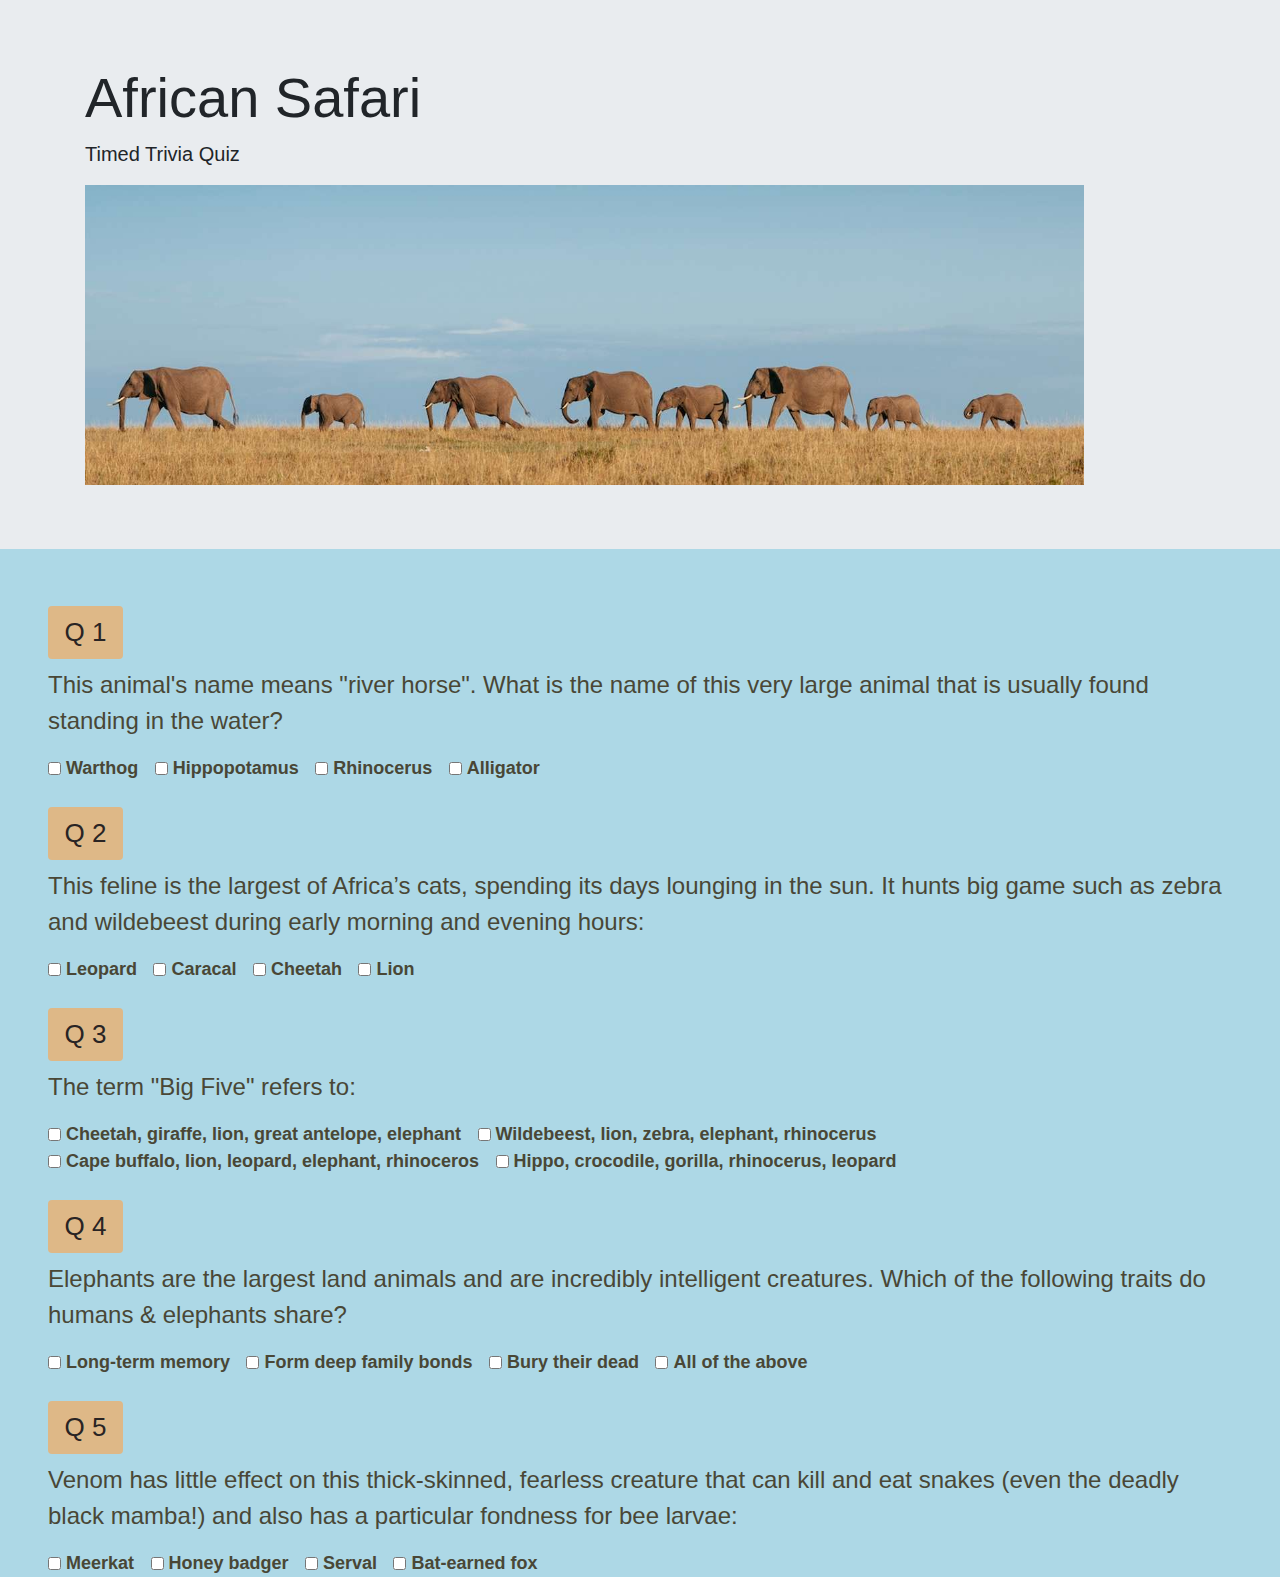
==== index.html @ d762c057 "loading html and css files" ====
<!DOCTYPE html>
<html lang="en">
<head>
    <meta charset="UTF-8">
    <meta name="viewport" content="width=device-width, initial-scale=1.0">
    <meta http-equiv="X-UA-Compatible" content="ie=edge">
    <link href="assets/css/reset.css" type="text/css" rel="stylesheet">
    <link rel="stylesheet" href="https://stackpath.bootstrapcdn.com/bootstrap/4.3.1/css/bootstrap.min.css" integrity="sha384-ggOyR0iXCbMQv3Xipma34MD+dH/1fQ784/j6cY/iJTQUOhcWr7x9JvoRxT2MZw1T" crossorigin="anonymous">
    <link href="https://fonts.googleapis.com/css?family=Advent+Pro|Gruppo|Nanum+Pen+Script&display=swap" rel="stylesheet">
    <link href="assets/css/style.css" type="text/css" rel="stylesheet">
    <title>Safari Trivia</title>
    <script type="text/javascript" src="https://cdnjs.cloudflare.com/ajax/libs/jquery/3.2.1/jquery.min.js"></script>
</head>
<body>

   


  </div>
    <div class="jumbotron jumbotron-fluid" style=”background-image:url(‘./assets/images/africanSavannah.jpg’)>
        <div class="container">
          <h1 class="display-4">African Safari </h1>
          <p class="lead">Timed Trivia Quiz</p>
          <img src="assets/images/africanSavannah.jpg" width=90%>
        </div>
      </div>

   











    <div class="quizcontainer">




      
      <!-- Question One -->
          <div class="Q mx-5" id="Q1">
              <h4 class="btn  questionbtn inline"> Q 1</h4>
              <p class="question"> This animal's name means "river horse". What is the name of this very large animal that is usually found standing in the water?</p>
              <div class="answers">
                <div class="form-check form-check-inline">
                    <input class="form-check-input" type="checkbox" id="inlineCheckbox1" value="false">
                    <label class="form-check-label" for="inlineCheckbox1">Warthog</label>
                </div>
                <div class="form-check form-check-inline">
                    <input class="form-check-input" type="checkbox" id="inlineCheckbox2" value="true">
                    <label class="form-check-label" for="inlineCheckbox2">Hippopotamus</label>
                </div>
                <div class="form-check form-check-inline">
                      <input class="form-check-input" type="checkbox" id="inlineCheckbox1" value="false">
                      <label class="form-check-label" for="inlineCheckbox1">Rhinocerus</label>
                </div>
                <div class="form-check form-check-inline">
                      <input class="form-check-input" type="checkbox" id="inlineCheckbox2" value="false">
                      <label class="form-check-label" for="inlineCheckbox2">Alligator</label>
                </div>
          </div>
        </div>

        
      <!-- Question Two -->
          <div class="Q mx-5" id="Q2">
            <h4 class="btn  questionbtn"> Q 2</h4>
            <p class="question">This feline is the largest of Africa’s cats, spending its days lounging in the sun. It hunts big game such as zebra and wildebeest during early morning and evening hours:</p>

            <div class="answers">
                <div class="form-check form-check-inline">
                    <input class="form-check-input" type="checkbox" id="inlineCheckbox1" value="false">
                    <label class="form-check-label" for="inlineCheckbox1">Leopard</label>
                </div>
                <div class="form-check form-check-inline">
                    <input class="form-check-input" type="checkbox" id="inlineCheckbox2" value="false">
                    <label class="form-check-label" for="inlineCheckbox2">Caracal</label>
                </div>
                <div class="form-check form-check-inline">
                      <input class="form-check-input" type="checkbox" id="inlineCheckbox1" value="false">
                      <label class="form-check-label" for="inlineCheckbox1">Cheetah</label>
                </div>
                <div class="form-check form-check-inline">
                      <input class="form-check-input" type="checkbox" id="inlineCheckbox2" value="true">
                      <label class="form-check-label" for="inlineCheckbox2">Lion</label>
                </div>
          </div>
          
         </div>

      <!-- Question Three -->
          <div class="Q mx-5" id="Q3">
              <h4 class="btn  questionbtn"> Q 3</h4>
            <p class="question">The term "Big Five" refers to:</p>


            <div class="answers">
                <div class="form-check form-check-inline">
                    <input class="form-check-input" type="checkbox" id="inlineCheckbox1" value="false">
                    <label class="form-check-label" for="inlineCheckbox1">Cheetah, giraffe, lion, great antelope, elephant</label>
                </div>
                <div class="form-check form-check-inline">
                    <input class="form-check-input" type="checkbox" id="inlineCheckbox2" value="false">
                    <label class="form-check-label" for="inlineCheckbox2">Wildebeest, lion, zebra, elephant, rhinocerus</label>
                </div>
                <div class="form-check form-check-inline">
                      <input class="form-check-input" type="checkbox" id="inlineCheckbox1" value="true">
                      <label class="form-check-label" for="inlineCheckbox1">Cape buffalo, lion, leopard, elephant, rhinoceros</label>
                </div>
                <div class="form-check form-check-inline">
                      <input class="form-check-input" type="checkbox" id="inlineCheckbox2" value="false">
                      <label class="form-check-label" for="inlineCheckbox2">Hippo, crocodile, gorilla, rhinocerus, leopard</label>
                </div>
          </div>


        </div>

      <!-- Question Four -->
          <div class="Q mx-5" id="Q4">
              <h4 class="btn  questionbtn"> Q 4</h4>
            <p class="question">Elephants are the largest land animals and are incredibly intelligent creatures. Which of the following traits do humans & elephants share?</p>


            <div class="answers">
                <div class="form-check form-check-inline">
                    <input class="form-check-input" type="checkbox" id="inlineCheckbox1" value="false">
                    <label class="form-check-label" for="inlineCheckbox1">Long-term memory</label>
                </div>
                <div class="form-check form-check-inline">
                    <input class="form-check-input" type="checkbox" id="inlineCheckbox2" value="false">
                    <label class="form-check-label" for="inlineCheckbox2">Form deep family bonds</label>
                </div>
                <div class="form-check form-check-inline">
                      <input class="form-check-input" type="checkbox" id="inlineCheckbox1" value="false">
                      <label class="form-check-label" for="inlineCheckbox1">Bury their dead</label>
                </div>
                <div class="form-check form-check-inline">
                      <input class="form-check-input" type="checkbox" id="inlineCheckbox2" value="true">
                      <label class="form-check-label" for="inlineCheckbox2">All of the above</label>
                </div>
          </div>
            
          </div>

      <!-- Question Five -->
          <div class="Q mx-5" id="Q5">
              <h4 class="btn  questionbtn"> Q 5</h4>
            <p class="question ">Venom has little effect on this thick-skinned, fearless creature that can kill and eat snakes (even the deadly black mamba!) and also has a particular fondness for bee larvae:</p>

            <div class="answers">
                <div class="form-check form-check-inline">
                    <input class="form-check-input" type="checkbox" id="inlineCheckbox1" value="false">
                    <label class="form-check-label" for="inlineCheckbox1">Meerkat</label>
                </div>
                <div class="form-check form-check-inline">
                    <input class="form-check-input" type="checkbox" id="inlineCheckbox2" value="true">
                    <label class="form-check-label" for="inlineCheckbox2">Honey badger</label>
                </div>
                <div class="form-check form-check-inline">
                      <input class="form-check-input" type="checkbox" id="inlineCheckbox1" value="false">
                      <label class="form-check-label" for="inlineCheckbox1">Serval</label>
                </div>
                <div class="form-check form-check-inline">
                      <input class="form-check-input" type="checkbox" id="inlineCheckbox2" value="false">
                      <label class="form-check-label" for="inlineCheckbox2">Bat-earned fox</label>
                </div>
          </div>

    </div>




   

<script type="text/javascript" src=assets/javascript/app.js> </script>
<script src="https://code.jquery.com/jquery-3.3.1.slim.min.js" integrity="sha384-q8i/X+965DzO0rT7abK41JStQIAqVgRVzpbzo5smXKp4YfRvH+8abtTE1Pi6jizo" crossorigin="anonymous"></script>
<script src="https://cdnjs.cloudflare.com/ajax/libs/popper.js/1.14.7/umd/popper.min.js" integrity="sha384-UO2eT0CpHqdSJQ6hJty5KVphtPhzWj9WO1clHTMGa3JDZwrnQq4sF86dIHNDz0W1" crossorigin="anonymous"></script>
<script src="https://stackpath.bootstrapcdn.com/bootstrap/4.3.1/js/bootstrap.min.js" integrity="sha384-JjSmVgyd0p3pXB1rRibZUAYoIIy6OrQ6VrjIEaFf/nJGzIxFDsf4x0xIM+B07jRM" crossorigin="anonymous"></script>
</body>
</html>
---- assets/css/style.css ----
body {
   background-color:  lightblue;
}
.quizcontainer {
  background-color:  lightblue;

}



.questionbtn{
  font-size: 26px;
  width: 75px;
  background-color: burlywood;
  color:rgb(41, 36, 36);
  margin-top: 25px;
}
.question{
  font-size: 24px;
  color:  rgb(73, 71, 54);
}
.answers {
  display:justify-content-center;
}
.form-check-label {
  font-size: 18px;
  font-weight: bold;
  color:  rgb(73, 71, 54);
}
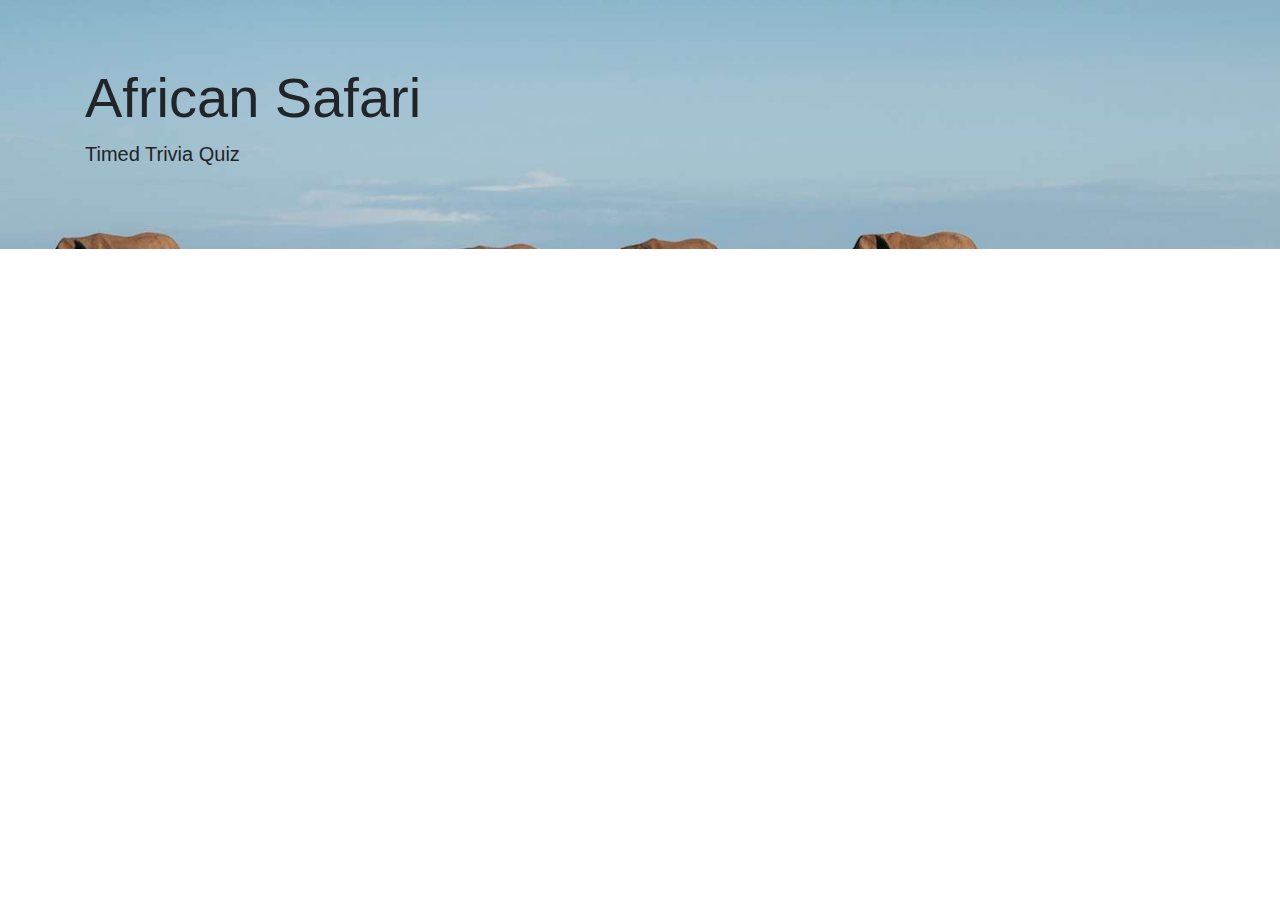
==== commit 8ef7247c: "changed html of questions to arrays in javascript.  Still need to add the timer function and continu" ====
--- a/index.html
+++ b/index.html
@@ -10,6 +10,7 @@
     <link href="assets/css/style.css" type="text/css" rel="stylesheet">
     <title>Safari Trivia</title>
     <script type="text/javascript" src="https://cdnjs.cloudflare.com/ajax/libs/jquery/3.2.1/jquery.min.js"></script>
+    
 </head>
 <body>
 
@@ -17,13 +18,15 @@
 
 
   </div>
-    <div class="jumbotron jumbotron-fluid" style=”background-image:url(‘./assets/images/africanSavannah.jpg’)>
+    <div  class="jumbotron jumbotron-fluid" >
         <div class="container">
           <h1 class="display-4">African Safari </h1>
           <p class="lead">Timed Trivia Quiz</p>
-          <img src="assets/images/africanSavannah.jpg" width=90%>
+          <!-- <img src="assets/images/africanSavannah.jpg" width=90%> -->
         </div>
-      </div>
+    </div>
+
+    
 
    
 
@@ -41,140 +44,7 @@
 
 
 
-
-      
-      <!-- Question One -->
-          <div class="Q mx-5" id="Q1">
-              <h4 class="btn  questionbtn inline"> Q 1</h4>
-              <p class="question"> This animal's name means "river horse". What is the name of this very large animal that is usually found standing in the water?</p>
-              <div class="answers">
-                <div class="form-check form-check-inline">
-                    <input class="form-check-input" type="checkbox" id="inlineCheckbox1" value="false">
-                    <label class="form-check-label" for="inlineCheckbox1">Warthog</label>
-                </div>
-                <div class="form-check form-check-inline">
-                    <input class="form-check-input" type="checkbox" id="inlineCheckbox2" value="true">
-                    <label class="form-check-label" for="inlineCheckbox2">Hippopotamus</label>
-                </div>
-                <div class="form-check form-check-inline">
-                      <input class="form-check-input" type="checkbox" id="inlineCheckbox1" value="false">
-                      <label class="form-check-label" for="inlineCheckbox1">Rhinocerus</label>
-                </div>
-                <div class="form-check form-check-inline">
-                      <input class="form-check-input" type="checkbox" id="inlineCheckbox2" value="false">
-                      <label class="form-check-label" for="inlineCheckbox2">Alligator</label>
-                </div>
-          </div>
-        </div>
-
-        
-      <!-- Question Two -->
-          <div class="Q mx-5" id="Q2">
-            <h4 class="btn  questionbtn"> Q 2</h4>
-            <p class="question">This feline is the largest of Africa’s cats, spending its days lounging in the sun. It hunts big game such as zebra and wildebeest during early morning and evening hours:</p>
-
-            <div class="answers">
-                <div class="form-check form-check-inline">
-                    <input class="form-check-input" type="checkbox" id="inlineCheckbox1" value="false">
-                    <label class="form-check-label" for="inlineCheckbox1">Leopard</label>
-                </div>
-                <div class="form-check form-check-inline">
-                    <input class="form-check-input" type="checkbox" id="inlineCheckbox2" value="false">
-                    <label class="form-check-label" for="inlineCheckbox2">Caracal</label>
-                </div>
-                <div class="form-check form-check-inline">
-                      <input class="form-check-input" type="checkbox" id="inlineCheckbox1" value="false">
-                      <label class="form-check-label" for="inlineCheckbox1">Cheetah</label>
-                </div>
-                <div class="form-check form-check-inline">
-                      <input class="form-check-input" type="checkbox" id="inlineCheckbox2" value="true">
-                      <label class="form-check-label" for="inlineCheckbox2">Lion</label>
-                </div>
-          </div>
-          
-         </div>
-
-      <!-- Question Three -->
-          <div class="Q mx-5" id="Q3">
-              <h4 class="btn  questionbtn"> Q 3</h4>
-            <p class="question">The term "Big Five" refers to:</p>
-
-
-            <div class="answers">
-                <div class="form-check form-check-inline">
-                    <input class="form-check-input" type="checkbox" id="inlineCheckbox1" value="false">
-                    <label class="form-check-label" for="inlineCheckbox1">Cheetah, giraffe, lion, great antelope, elephant</label>
-                </div>
-                <div class="form-check form-check-inline">
-                    <input class="form-check-input" type="checkbox" id="inlineCheckbox2" value="false">
-                    <label class="form-check-label" for="inlineCheckbox2">Wildebeest, lion, zebra, elephant, rhinocerus</label>
-                </div>
-                <div class="form-check form-check-inline">
-                      <input class="form-check-input" type="checkbox" id="inlineCheckbox1" value="true">
-                      <label class="form-check-label" for="inlineCheckbox1">Cape buffalo, lion, leopard, elephant, rhinoceros</label>
-                </div>
-                <div class="form-check form-check-inline">
-                      <input class="form-check-input" type="checkbox" id="inlineCheckbox2" value="false">
-                      <label class="form-check-label" for="inlineCheckbox2">Hippo, crocodile, gorilla, rhinocerus, leopard</label>
-                </div>
-          </div>
-
-
-        </div>
-
-      <!-- Question Four -->
-          <div class="Q mx-5" id="Q4">
-              <h4 class="btn  questionbtn"> Q 4</h4>
-            <p class="question">Elephants are the largest land animals and are incredibly intelligent creatures. Which of the following traits do humans & elephants share?</p>
-
-
-            <div class="answers">
-                <div class="form-check form-check-inline">
-                    <input class="form-check-input" type="checkbox" id="inlineCheckbox1" value="false">
-                    <label class="form-check-label" for="inlineCheckbox1">Long-term memory</label>
-                </div>
-                <div class="form-check form-check-inline">
-                    <input class="form-check-input" type="checkbox" id="inlineCheckbox2" value="false">
-                    <label class="form-check-label" for="inlineCheckbox2">Form deep family bonds</label>
-                </div>
-                <div class="form-check form-check-inline">
-                      <input class="form-check-input" type="checkbox" id="inlineCheckbox1" value="false">
-                      <label class="form-check-label" for="inlineCheckbox1">Bury their dead</label>
-                </div>
-                <div class="form-check form-check-inline">
-                      <input class="form-check-input" type="checkbox" id="inlineCheckbox2" value="true">
-                      <label class="form-check-label" for="inlineCheckbox2">All of the above</label>
-                </div>
-          </div>
-            
-          </div>
-
-      <!-- Question Five -->
-          <div class="Q mx-5" id="Q5">
-              <h4 class="btn  questionbtn"> Q 5</h4>
-            <p class="question ">Venom has little effect on this thick-skinned, fearless creature that can kill and eat snakes (even the deadly black mamba!) and also has a particular fondness for bee larvae:</p>
-
-            <div class="answers">
-                <div class="form-check form-check-inline">
-                    <input class="form-check-input" type="checkbox" id="inlineCheckbox1" value="false">
-                    <label class="form-check-label" for="inlineCheckbox1">Meerkat</label>
-                </div>
-                <div class="form-check form-check-inline">
-                    <input class="form-check-input" type="checkbox" id="inlineCheckbox2" value="true">
-                    <label class="form-check-label" for="inlineCheckbox2">Honey badger</label>
-                </div>
-                <div class="form-check form-check-inline">
-                      <input class="form-check-input" type="checkbox" id="inlineCheckbox1" value="false">
-                      <label class="form-check-label" for="inlineCheckbox1">Serval</label>
-                </div>
-                <div class="form-check form-check-inline">
-                      <input class="form-check-input" type="checkbox" id="inlineCheckbox2" value="false">
-                      <label class="form-check-label" for="inlineCheckbox2">Bat-earned fox</label>
-                </div>
-          </div>
-
-    </div>
-
+</div>
 
 
 
--- a/assets/css/style.css
+++ b/assets/css/style.css
@@ -1,8 +1,15 @@
 body {
-   background-color:  lightblue;
 }
+
+ .jumbotron {
+  background-image: url("../images/africanSavannah.jpg");
+  background-size: 100%;
+  background-repeat: no-repeat;
+  margin: 0 auto;
+ }
+ }
 .quizcontainer {
-  background-color:  lightblue;
+  background:  lightblue;
 
 }
 
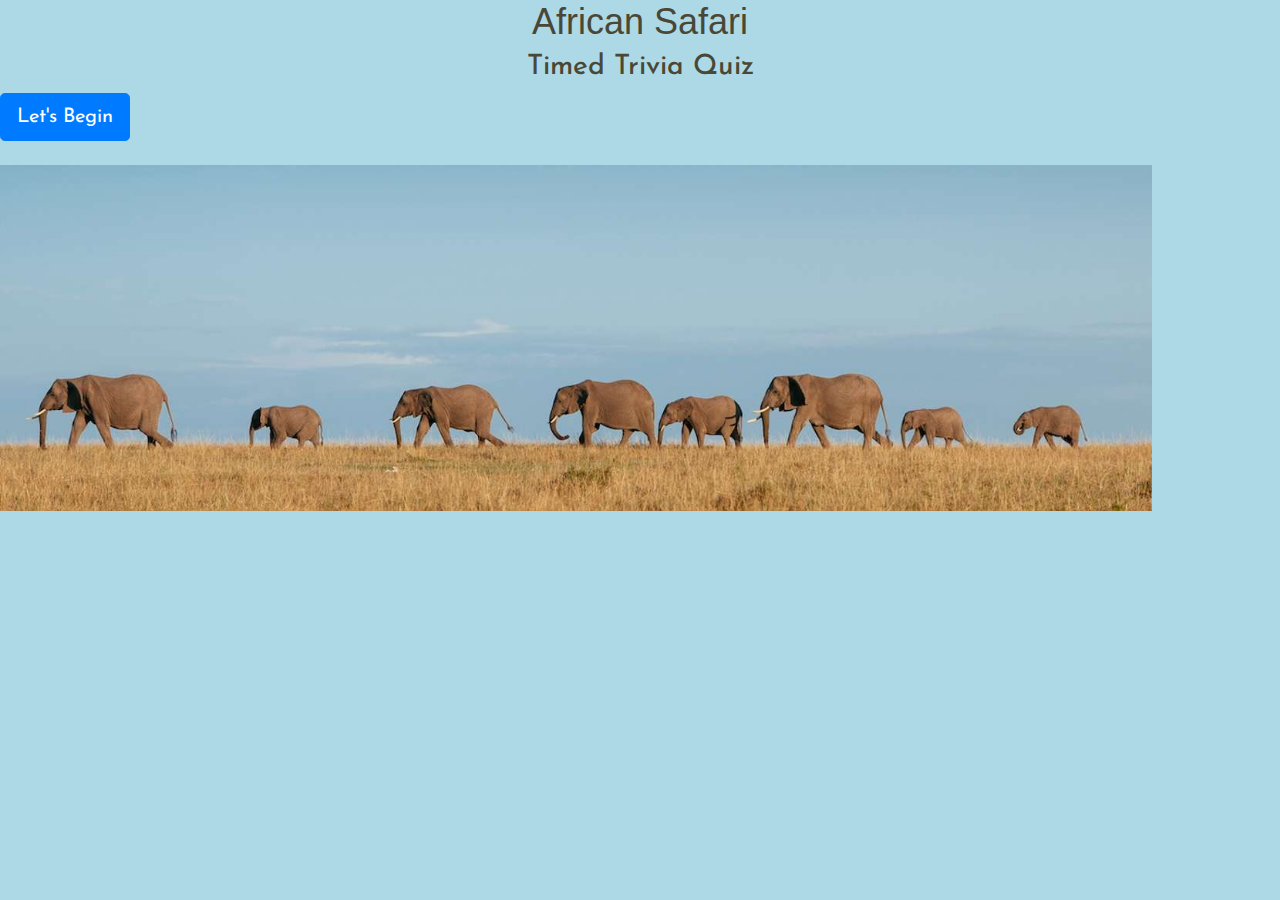
==== commit d480985e: "fixed decrement timer" ====
--- a/index.html
+++ b/index.html
@@ -4,55 +4,47 @@
     <meta charset="UTF-8">
     <meta name="viewport" content="width=device-width, initial-scale=1.0">
     <meta http-equiv="X-UA-Compatible" content="ie=edge">
+    <title>Testing Moving Trivia</title>
     <link href="assets/css/reset.css" type="text/css" rel="stylesheet">
     <link rel="stylesheet" href="https://stackpath.bootstrapcdn.com/bootstrap/4.3.1/css/bootstrap.min.css" integrity="sha384-ggOyR0iXCbMQv3Xipma34MD+dH/1fQ784/j6cY/iJTQUOhcWr7x9JvoRxT2MZw1T" crossorigin="anonymous">
-    <link href="https://fonts.googleapis.com/css?family=Advent+Pro|Gruppo|Nanum+Pen+Script&display=swap" rel="stylesheet">
+    <link href="https://fonts.googleapis.com/css?family=Josefin+Sans&display=swap" rel="stylesheet">
     <link href="assets/css/style.css" type="text/css" rel="stylesheet">
-    <title>Safari Trivia</title>
-    <script type="text/javascript" src="https://cdnjs.cloudflare.com/ajax/libs/jquery/3.2.1/jquery.min.js"></script>
-    
-</head>
-<body>
-
-   
-
-
-  </div>
-    <div  class="jumbotron jumbotron-fluid" >
-        <div class="container">
-          <h1 class="display-4">African Safari </h1>
-          <p class="lead">Timed Trivia Quiz</p>
-          <!-- <img src="assets/images/africanSavannah.jpg" width=90%> -->
-        </div>
-    </div>
-
-    
-
-   
+    <script type="text/javascript" src="https://cdnjs.cloudflare.com/ajax/libs/jquery/3.2.1/jquery.min.js"></script>  
 
 
 
+</head>
+<body>
+   
+<div class="header ">
+    
+          <h1>African Safari</h1>
+          <h3>Timed Trivia Quiz</h3>  
+          <h4 class="show-number"></h4>
+</div> 
 
+<div>
+    <a href="#" id="start" class="btn btn-primary btn-lg justify-content-center">Let's Begin</a>
+  
+</div>
+<br/>
+<div id="playarea" class="jumbotron">
+  <h3 id="question"></h3>
+  <br/><br/>
+  <form id="form">
 
+  </form>
+  <br/>
+  <a href="#" id="next" class="button">Next</a><br/>
+  <div id="progressbar" ></div>
+</div>
+<div id="result"></div>
+<div > 
+  <img id="elephants" class="center-block" src="assets/images/africanSavannah.jpg" width= 90%>
+</footer>
 
-
-
-
-
-
-    <div class="quizcontainer">
-
-
-
-</div>
-
-
-
+<script type="text/javascript" src=assets/javascript/app.js> </script>
    
 
-<script type="text/javascript" src=assets/javascript/app.js> </script>
-<script src="https://code.jquery.com/jquery-3.3.1.slim.min.js" integrity="sha384-q8i/X+965DzO0rT7abK41JStQIAqVgRVzpbzo5smXKp4YfRvH+8abtTE1Pi6jizo" crossorigin="anonymous"></script>
-<script src="https://cdnjs.cloudflare.com/ajax/libs/popper.js/1.14.7/umd/popper.min.js" integrity="sha384-UO2eT0CpHqdSJQ6hJty5KVphtPhzWj9WO1clHTMGa3JDZwrnQq4sF86dIHNDz0W1" crossorigin="anonymous"></script>
-<script src="https://stackpath.bootstrapcdn.com/bootstrap/4.3.1/js/bootstrap.min.js" integrity="sha384-JjSmVgyd0p3pXB1rRibZUAYoIIy6OrQ6VrjIEaFf/nJGzIxFDsf4x0xIM+B07jRM" crossorigin="anonymous"></script>
 </body>
 </html>--- a/assets/css/style.css
+++ b/assets/css/style.css
@@ -1,40 +1,93 @@
 body {
-}
+  background-color: lightblue;
+  font-family: 'Josefin Sans', sans-serif;
+ }
 
- .jumbotron {
-  background-image: url("../images/africanSavannah.jpg");
+ .header {
+    margin: 0 auto;
+    color: rgb(73, 71, 54);
+    text-align: center;
+    
+ }
+ #playarea {
+  background-color: lightblue;
   background-size: 100%;
   background-repeat: no-repeat;
   margin: 0 auto;
+  text-align: center;
  }
- }
-.quizcontainer {
-  background:  lightblue;
+
+
+
+h1 {
+  font-size: 36px;
+  font-family: arial;
+}
+
+#question {
+
+  font-family: 'Josefin Sans', sans-serif;
+    font-weight: bold;
+    font-size: 2em;
+    color:  rgb(73, 71, 54);
+  }
+
+label{
+  display: inline;
+}  
+
+#next {
+  text-align: center;
+  display: inline-block;
+  border-radius: 10%;
+}
+
+#result {
+  font-family: 'Josefin Sans', sans-serif;
+  font-weight: bold;
+  font-size: 36px;
+  color:  burlywood;
+}
+
+input[name="option"] {
+  float:left;
 
 }
 
+#form div{
+  margin:auto;
+  /* max-width: 500px; */
+}
 
-
-.questionbtn{
-  font-size: 26px;
-  width: 75px;
-  background-color: burlywood;
-  color:rgb(41, 36, 36);
-  margin-top: 25px;
+#form {
+  font-family: 'Josefin Sans', sans-serif;
+    font-weight: bold;
+    font-size: 1.5em;
+    line-height: 20px;
+    color:  rgb(73, 71, 54);
 }
-.question{
-  font-size: 24px;
-  color:  rgb(73, 71, 54);
-}
-.answers {
-  display:justify-content-center;
-}
-.form-check-label {
-  font-size: 18px;
-  font-weight: bold;
-  color:  rgb(73, 71, 54);
-}
+#progressbar {
+  margin: auto;
+  margin-bottom: 20px;
+  float: none; 
+  width: 50%;
+ }
 
 
 
+input, select {
+    vertical-align:middle;
+}
 
+.button {
+    display: inline-block;
+    padding: 1em;
+    background-color: #79BD9A;
+    text-decoration: none !important; 
+    color: white !important;
+} 
+
+
+#elephants{
+  display: justify-content-center;
+}